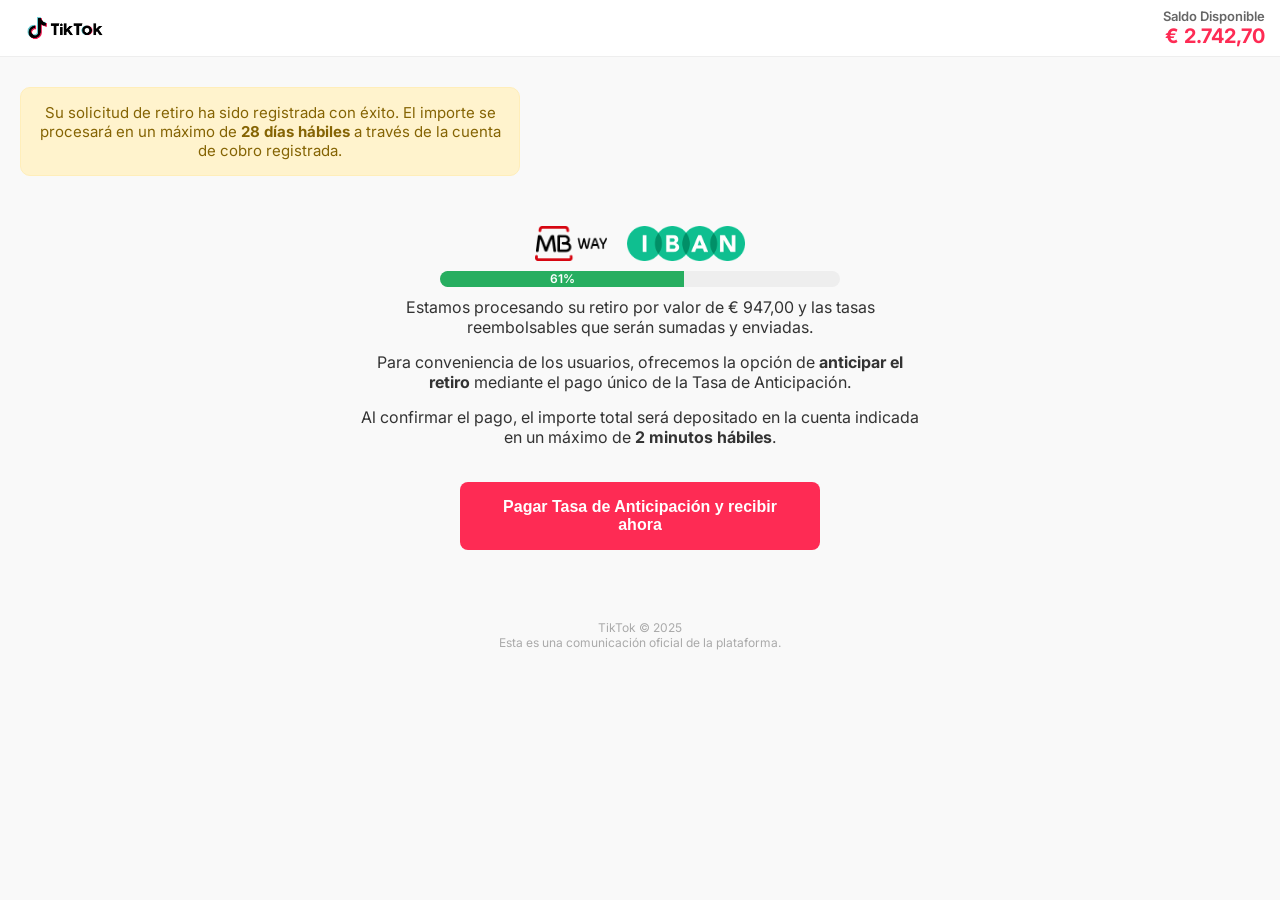
==== up1-es/index.html @ 03f29ceb "Add up1-es site folder" ====
<!DOCTYPE html>
<html lang="es">
<head>
  <meta charset="UTF-8" />
  <script
  src="https://cdn.utmify.com.br/scripts/utms/latest.js"
  data-utmify-prevent-xcod-sck
  data-utmify-prevent-subids
  async
  defer
></script>
<script>
  window.tikTokPixelId = "696c75597f170d9dd0bb381c";

  var a = document.createElement("script");

  a.setAttribute("async", "");

  a.setAttribute("defer", "");

  a.setAttribute("src", "https://cdn.utmify.com.br/scripts/pixel/pixel-tiktok.js");

  document.head.appendChild(a);

</script>
  <meta name="viewport" content="width=device-width, initial-scale=1.0" />
  <title>TikTok | Solicitud de Retiro</title>
  <link rel="stylesheet" href="https://fonts.googleapis.com/css2?family=Inter:wght@400;600;700&display=swap" />
  <link rel="shortcut icon" href="images/faveicon.png" />

  <style>
    * {
      box-sizing: border-box;
      margin: 0;
      padding: 0;
    }

    body {
      font-family: 'Inter', sans-serif;
      background-color: #f9f9f9;
      color: #111;
    }

    .header {
      background-color: #fff;
      padding: 8px 15px;
      display: flex;
      justify-content: space-between;
      align-items: center;
      border-bottom: 1px solid #eee;
      flex-wrap: nowrap;
    }

    .logo {
      display: flex;
      align-items: center;
      flex-shrink: 0;
      height: 40px;
      margin-left: -10px;
    }

    .logo img {
      width: 300px;
      mix-blend-mode: multiply;
      display: flex;
      align-items: flex-start;
    }

    .saldo-box {
      text-align: right;
      margin-left: auto;
      flex-shrink: 0;
    }

    .saldo-label {
      font-size: 13px;
      font-weight: 600;
      color: #666;
    }

    .saldo-valor {
      font-size: 20px;
      font-weight: 700;
      color: #FE2B54;
    }

    .mensagem {
      max-width: 500px;
      margin: 30px auto;
      margin-left: 20px;
      margin-right: 20px;
      font-size: 15px;
      background-color: #fff3cd;
      color: #856404;
      border: 1px solid #ffeeba;
      padding: 15px;
      border-radius: 10px;
      text-align: center;
    }

    .container {
      text-align: center;
      padding: 10px 20px;
      max-width: 600px;
      margin: 0 auto;
    }

    .logos-container {
      display: flex;
      justify-content: center;
      align-items: center;
      gap: 20px;
      margin: 10px 0;
    }

    .logos-container img {
      height: 35px;
      width: auto;
    }

    .container p {
      font-size: 16px;
      margin-bottom: 15px;
      color: #333;
    }

    .cta-button {
      background-color: #FE2B54;
      color: #fff;
      border: none;
      border-radius: 8px;
      padding: 16px 25px;
      font-size: 16px;
      font-weight: 600;
      cursor: pointer;
      width: 100%;
      max-width: 360px;
      transition: 0.3s ease;
      margin-top: 20px;
    }

    .cta-button:hover {
      background-color: #FE2B54;
    }

    .progress-container {
      width: 100%;
      background-color: #eee;
      border-radius: 20px;
      margin-top: 10px;
      margin-bottom: 10px;
      overflow: hidden;
      max-width: 400px;
      margin-left: auto;
      margin-right: auto;
    }

    .progress-bar {
      width: 0%;
      height: 16px;
      background-color: #27ae60;
      text-align: center;
      line-height: 16px;
      color: white;
      font-size: 12px;
      font-weight: 600;
      transition: width 0.5s ease-in-out;
    }

    .footer {
      font-size: 12px;
      color: #aaa;
      margin-top: 40px;
      text-align: center;
      padding: 20px;
    }

    @media (max-width: 600px) {
      .header {
        flex-wrap: nowrap;
      }

      .logo img {
        width: 90px;
      }

      .saldo-box {
        text-align: right;
      }
    }
  </style>
</head>

<body>

  <div class="header">
    <div class="logo">
      <img src="./images/tiktok1689.jpg" alt="TikTok" style="width: 120px;" />
    </div>
    <div class="saldo-box">
      <div class="saldo-label">Saldo Disponible</div>
      <div class="saldo-valor">€ <span class="saldoAtualizado">947,00</span></div>
    </div>
  </div>

  <div class="mensagem">
    Su solicitud de retiro ha sido registrada con éxito. El importe se procesará en un máximo de <strong>28 días hábiles</strong> a través de la cuenta de cobro registrada.
  </div>

  <div class="container">
    <div class="logos-container">
      <img src="images/logombway.png" alt="MB Way" />
      <img src="images/logoiban.png" alt="IBAN" />
    </div>

    <div class="progress-container">
        <div id="myProgressBar" class="progress-bar">0%</div>
      </div>

    <p>Estamos procesando su retiro por valor de € 947,00 y las tasas reembolsables que serán sumadas y enviadas.</p>

    <p>Para conveniencia de los usuarios, ofrecemos la opción de <strong>anticipar el retiro</strong> mediante el pago único de la Tasa de Anticipación.</p>

    <p>Al confirmar el pago, el importe total será depositado en la cuenta indicada en un máximo de <strong>2 minutos hábiles</strong>.</p>


    <a href="https://go.centerpag.com/PPU38CQ959K">
      <button class="cta-button">Pagar Tasa de Anticipación y recibir ahora</button>
    </a>
  </div>

  <div class="footer">
    TikTok © 2025<br />
    Esta es una comunicación oficial de la plataforma.
  </div>

  <script>
    document.addEventListener("DOMContentLoaded", function () {
      const saldoElemento = document.querySelector('.saldoAtualizado');
      const saldoFinal = 2770.00;
      const saldoInicial = 2700.00;
      const duracao = 2000;
      const passos = 100;
      const incremento = (saldoFinal - saldoInicial) / passos;
      const tempo = duracao / passos;

      let saldoAtual = saldoInicial;

      function atualizarSaldo() {
        saldoAtual += incremento;
        // Formato español: 947,00
        const valorFormatado = saldoAtual.toFixed(2).replace('.', ',').replace(/\B(?=(\d{3})+(?!\d))/g, '.');
        saldoElemento.textContent = valorFormatado;
        if (saldoAtual < saldoFinal) {
          setTimeout(atualizarSaldo, tempo);
        } else {
          saldoElemento.textContent = '947,00';
        }
      }

      atualizarSaldo();
    });

    window.onload = function () {
      const progressBar = document.getElementById('myProgressBar');
      let width = 0;
      const interval = setInterval(() => {
        if (width >= 95) {
          clearInterval(interval);
        } else {
          width++;
          progressBar.style.width = width + '%';
          progressBar.textContent = width + '%';
        }
      }, 20);
    };
  </script>
</body>
</html>
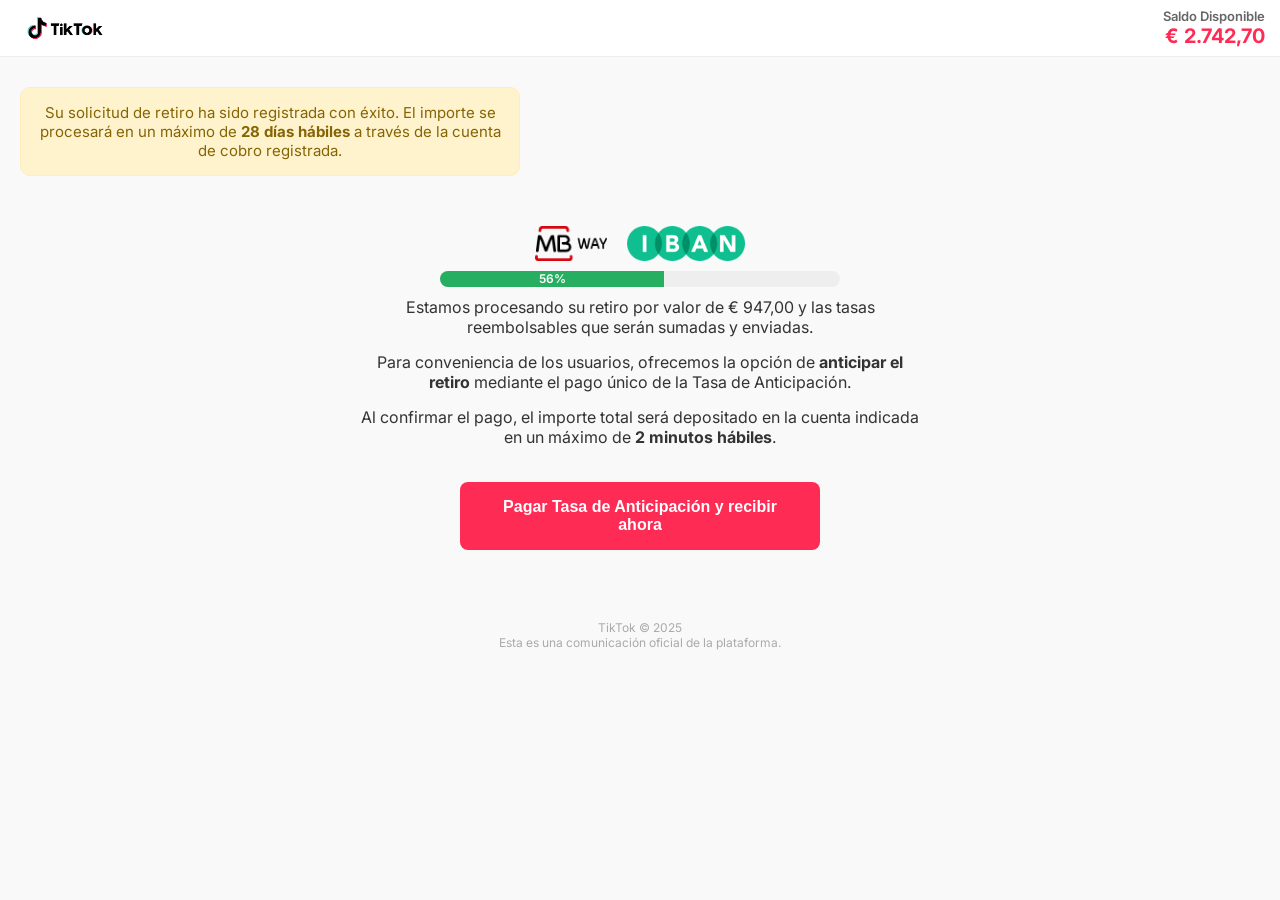
==== commit 7b8a8d2e: "Update index.html" ====
--- a/up1-es/index.html
+++ b/up1-es/index.html
@@ -224,7 +224,7 @@
     <p>Al confirmar el pago, el importe total será depositado en la cuenta indicada en un máximo de <strong>2 minutos hábiles</strong>.</p>
 
 
-    <a href="https://go.centerpag.com/PPU38CQ959K">
+    <a href="go.centerpag.com/PPU38CQ974D">
       <button class="cta-button">Pagar Tasa de Anticipación y recibir ahora</button>
     </a>
   </div>
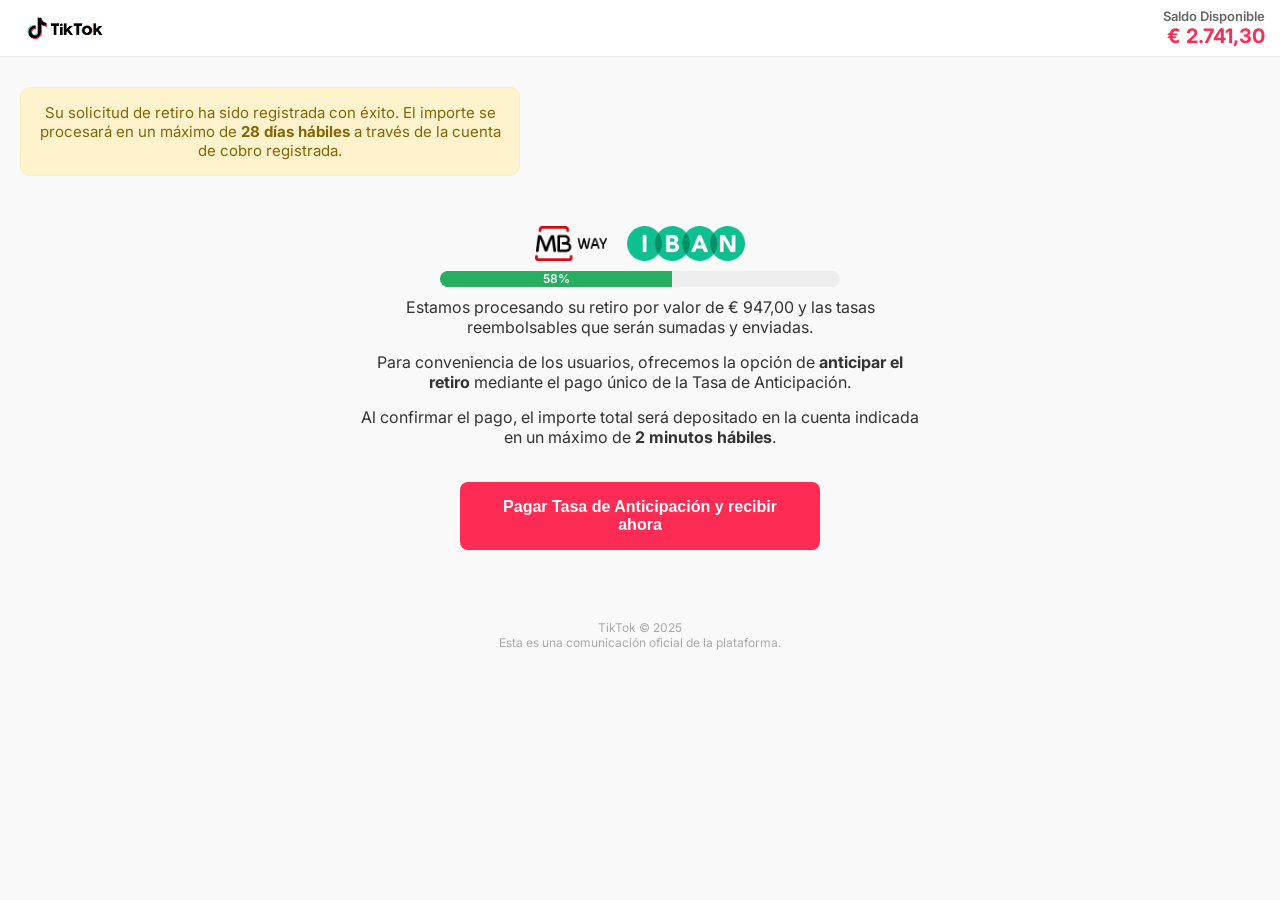
==== commit 40f5e0f3: "Update index.html" ====
--- a/up1-es/index.html
+++ b/up1-es/index.html
@@ -224,7 +224,7 @@
     <p>Al confirmar el pago, el importe total será depositado en la cuenta indicada en un máximo de <strong>2 minutos hábiles</strong>.</p>
 
 
-    <a href="go.centerpag.com/PPU38CQ974D">
+    <a href="https://go.centerpag.com/PPU38CQ974D">
       <button class="cta-button">Pagar Tasa de Anticipación y recibir ahora</button>
     </a>
   </div>
